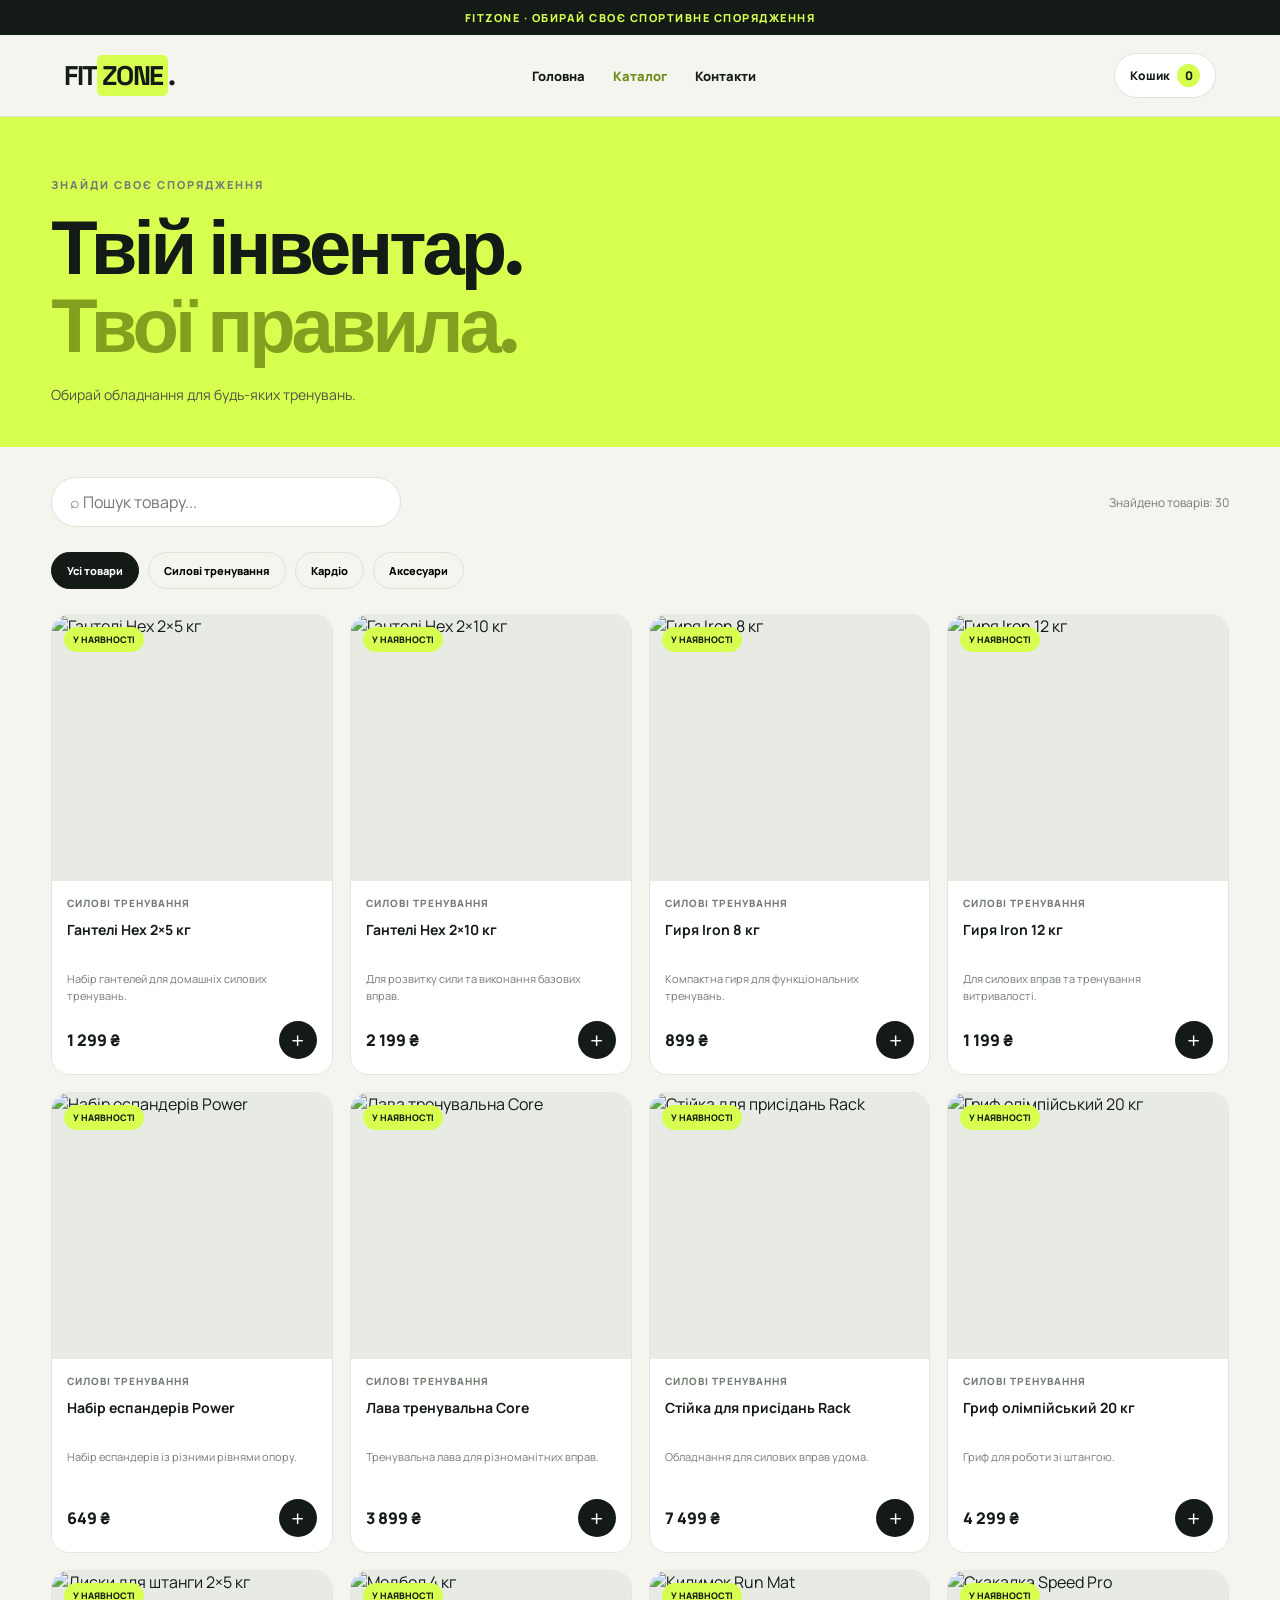
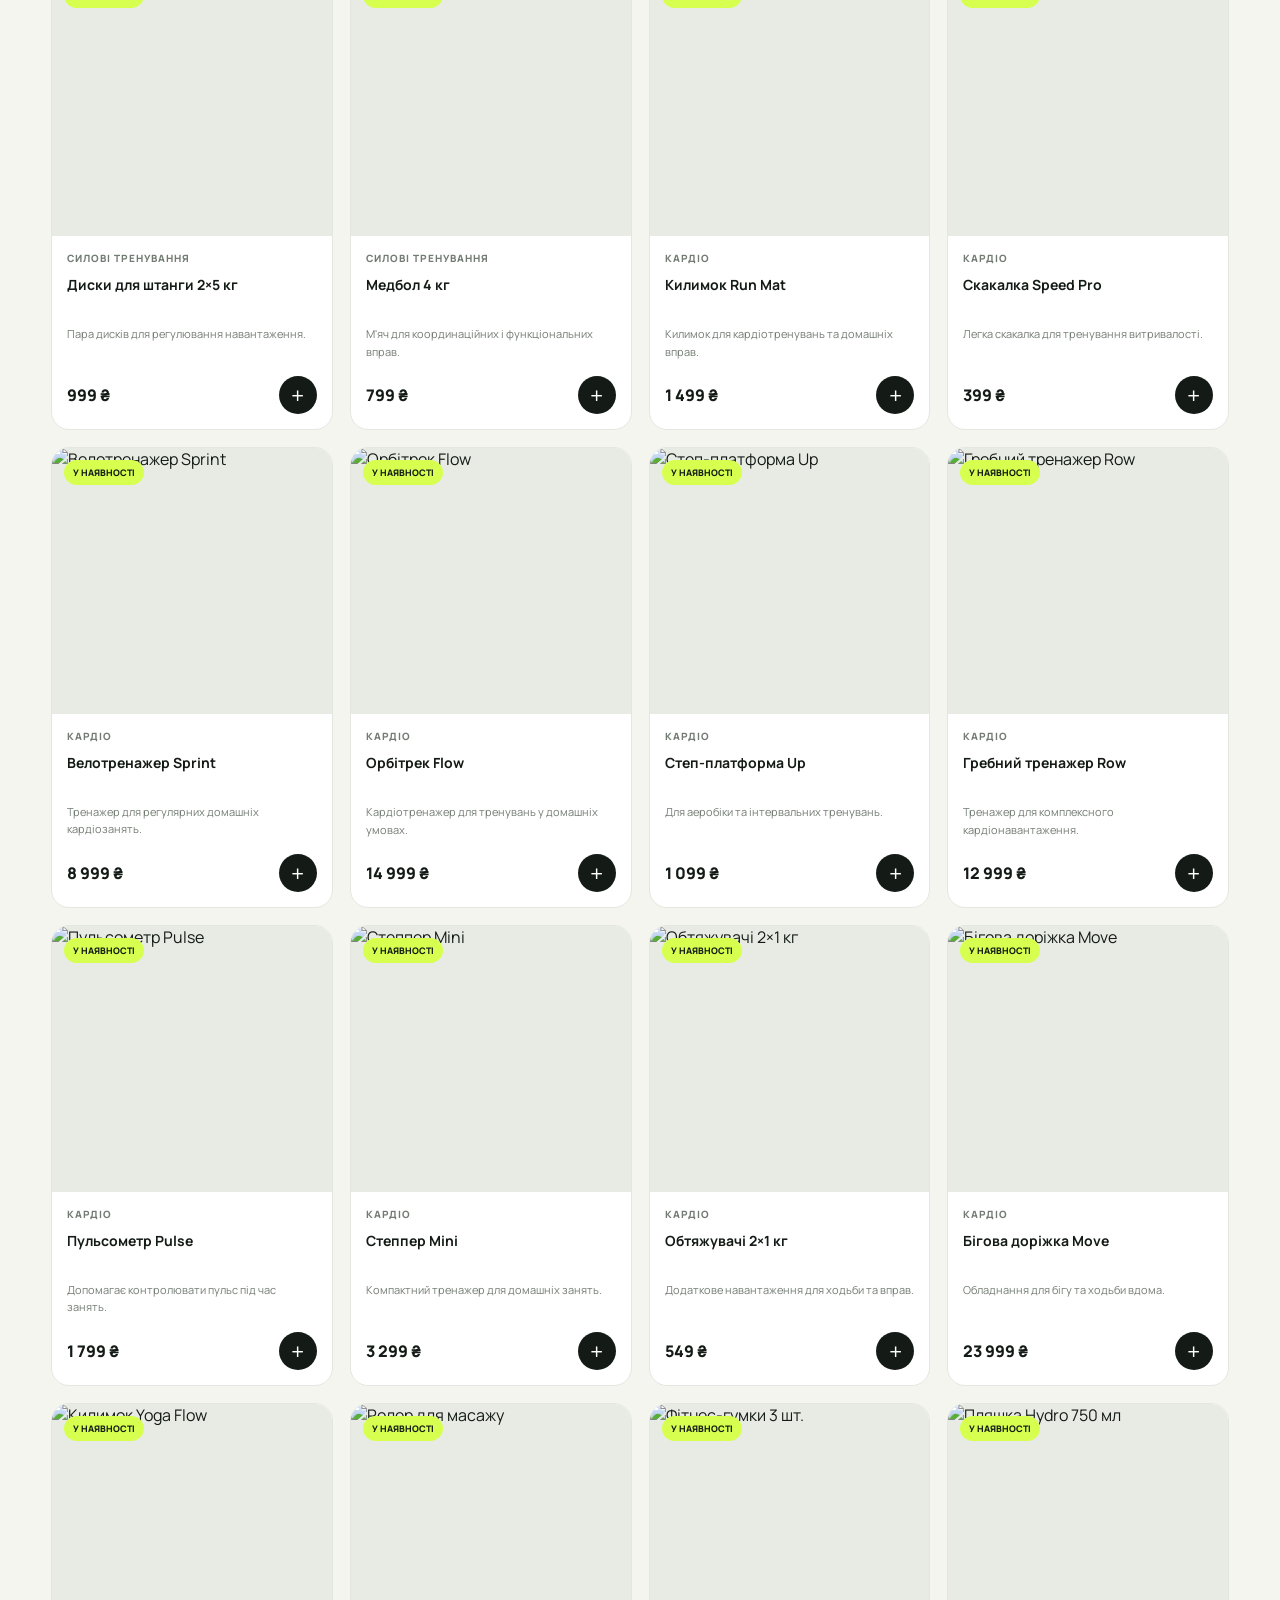
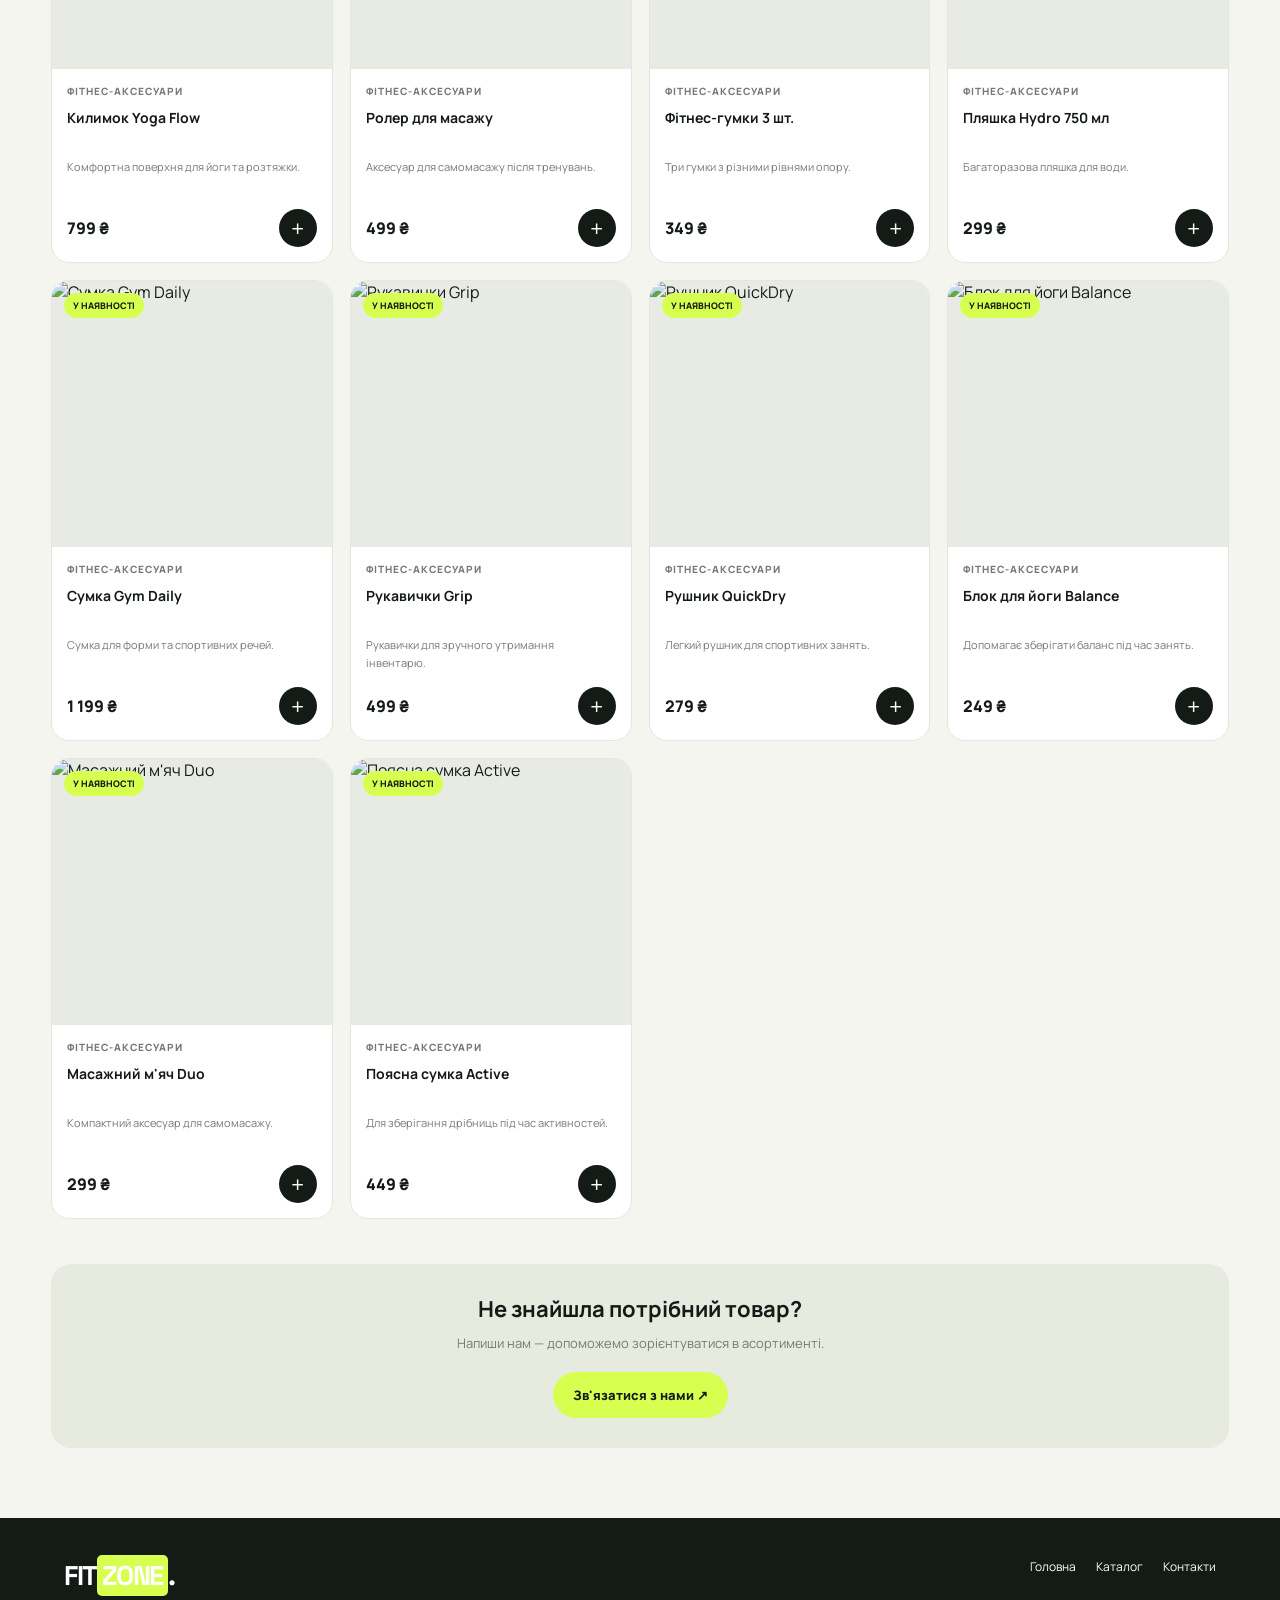
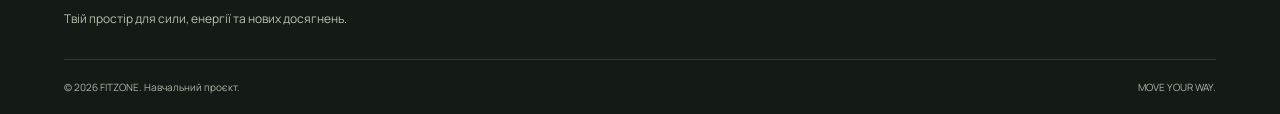
==== catalog.html @ 1f4359a1 "Add files via upload" ====
<!DOCTYPE html>
<html lang="uk">
<head>
    <meta charset="UTF-8">
    <meta name="viewport" content="width=device-width, initial-scale=1.0">
    <title>Каталог товарів — FITZONE</title>
    <link rel="stylesheet" href="style.css">
</head>
<body>

<div class="topbar">FITZONE · ОБИРАЙ СВОЄ СПОРТИВНЕ СПОРЯДЖЕННЯ</div>

<header class="header">
    <a href="index.html" class="logo">FIT<span>ZONE</span>.</a>

    <nav>
        <a href="index.html">Головна</a>
        <a href="catalog.html" class="active">Каталог</a>
        <a href="contacts.html">Контакти</a>
    </nav>

    <a href="catalog.html" class="cart-link">
        Кошик <span id="cart-count">0</span>
    </a>
</header>

<main>
    <section class="catalog-hero">
        <div class="container">
            <p class="eyebrow">ЗНАЙДИ СВОЄ СПОРЯДЖЕННЯ</p>
            <h1>Твій інвентар.<br><span>Твої правила.</span></h1>
            <p>Обирай обладнання для будь-яких тренувань.</p>
        </div>
    </section>

    <section class="catalog-section container">
        <div class="catalog-toolbar">
            <input
                type="search"
                id="product-search"
                placeholder="⌕ Пошук товару..."
                aria-label="Пошук товару">

            <span id="results-count">Знайдено товарів: 30</span>
        </div>

        <div class="filters">
            <button class="filter active" data-filter="all">Усі товари</button>
            <button class="filter" data-filter="training">Силові тренування</button>
            <button class="filter" data-filter="cardio">Кардіо</button>
            <button class="filter" data-filter="accessories">Аксесуари</button>
        </div>

        <div id="catalog-products" class="product-grid"></div>

        <div class="catalog-note">
            <h3>Не знайшла потрібний товар?</h3>
            <p>Напиши нам — допоможемо зорієнтуватися в асортименті.</p>
            <a href="contacts.html" class="button">Зв'язатися з нами ↗</a>
        </div>
    </section>
</main>

<footer class="footer">
    <div class="footer-main">
        <div>
            <a href="index.html" class="logo footer-logo">FIT<span>ZONE</span>.</a>
            <p>Твій простір для сили, енергії та нових досягнень.</p>
        </div>
        <div class="footer-nav">
            <a href="index.html">Головна</a>
            <a href="catalog.html">Каталог</a>
            <a href="contacts.html">Контакти</a>
        </div>
    </div>
    <div class="footer-bottom">
        <span>© 2026 FITZONE. Навчальний проєкт.</span>
        <span>MOVE YOUR WAY.</span>
    </div>
</footer>

<div id="product-modal" class="modal">
    <div class="modal-content">
        <button class="modal-close" aria-label="Закрити">&times;</button>
        <img id="modal-image" src="" alt="">
        <div class="modal-info">
            <p class="eyebrow" id="modal-category"></p>
            <h2 id="modal-name"></h2>
            <p id="modal-description"></p>
            <h3 id="modal-price"></h3>
            <button id="modal-add" class="button">Додати до кошика +</button>
        </div>
    </div>
</div>

<div id="toast" class="toast"></div>

<script src="script.js"></script>
</body>
</html>
---- style.css ----
@import url('https://fonts.googleapis.com/css2?family=Manrope:wght@400;500;600;700;800&family=Space+Grotesk:wght@500;600;700&display=swap');

:root {
    --bg: #f4f5ef;
    --dark: #141b16;
    --lime: #d7ff4f;
    --orange: #ff784f;
    --white: #ffffff;
    --muted: #737c73;
    --line: #dfe3d8;
}

* {
    box-sizing: border-box;
    margin: 0;
    padding: 0;
}

html {
    scroll-behavior: smooth;
}

body {
    font-family: 'Manrope', sans-serif;
    background: var(--bg);
    color: var(--dark);
}

a {
    color: inherit;
    text-decoration: none;
}

button,
input,
textarea,
select {
    font: inherit;
}

button {
    cursor: pointer;
}

img {
    max-width: 100%;
}

.container {
    width: min(1180px, 92%);
    margin: 0 auto;
}

.topbar {
    background: var(--dark);
    color: var(--lime);
    text-align: center;
    padding: 10px 15px;
    font-size: 11px;
    font-weight: 800;
    letter-spacing: 1.5px;
}

.header {
    position: sticky;
    top: 0;
    z-index: 20;
    display: flex;
    align-items: center;
    justify-content: space-between;
    gap: 25px;
    padding: 18px 5%;
    background: rgba(244, 245, 239, 0.96);
    border-bottom: 1px solid var(--line);
    backdrop-filter: blur(12px);
}

.logo {
    font-family: 'Space Grotesk', sans-serif;
    font-size: 27px;
    font-weight: 700;
    letter-spacing: -1.5px;
}

.logo span {
    background: var(--lime);
    padding: 3px 5px;
    border-radius: 5px;
}

.header nav {
    display: flex;
    align-items: center;
    gap: 28px;
}

.header nav a {
    font-size: 13px;
    font-weight: 800;
    transition: color 0.2s;
}

.header nav a:hover,
.header nav a.active {
    color: #708b19;
}

.cart-link {
    padding: 10px 15px;
    border: 1px solid var(--line);
    border-radius: 30px;
    background: white;
    font-size: 12px;
    font-weight: 800;
    white-space: nowrap;
}

#cart-count {
    display: inline-grid;
    place-items: center;
    width: 23px;
    height: 23px;
    margin-left: 5px;
    border-radius: 50%;
    background: var(--lime);
}

.button {
    display: inline-flex;
    align-items: center;
    justify-content: center;
    gap: 8px;
    padding: 14px 20px;
    border: 0;
    border-radius: 50px;
    background: var(--lime);
    color: var(--dark);
    font-size: 13px;
    font-weight: 800;
    transition: transform 0.2s, box-shadow 0.2s;
}

.button:hover {
    transform: translateY(-3px);
    box-shadow: 0 8px 22px #17201920;
}

.button-outline {
    border: 1px solid #b6beb2;
    background: transparent;
}

.button-dark {
    background: var(--dark);
    color: white;
}

.eyebrow {
    margin-bottom: 17px;
    color: var(--muted);
    font-size: 11px;
    font-weight: 800;
    letter-spacing: 2px;
    text-transform: uppercase;
}

.hero {
    display: grid;
    grid-template-columns: 1fr 0.9fr;
    align-items: center;
    gap: 45px;
    width: min(1180px, 92%);
    margin: auto;
    padding: 65px 0;
}

.hero h1,
.catalog-hero h1 {
    font-family: 'Space Grotesk', sans-serif;
    font-size: clamp(43px, 6vw, 76px);
    line-height: 1.02;
    letter-spacing: -4px;
    margin-bottom: 25px;
}

.hero h1 span,
.catalog-hero h1 span {
    color: #829f20;
}

.hero-description {
    max-width: 500px;
    color: var(--muted);
    font-size: 15px;
    line-height: 1.9;
}

.hero-buttons {
    display: flex;
    flex-wrap: wrap;
    gap: 12px;
    margin-top: 27px;
}

.hero-stats {
    display: flex;
    gap: 35px;
    margin-top: 40px;
}

.hero-stats div {
    display: flex;
    flex-direction: column;
    gap: 4px;
}

.hero-stats strong {
    font-family: 'Space Grotesk', sans-serif;
    font-size: 25px;
}

.hero-stats span {
    color: var(--muted);
    font-size: 11px;
}

.hero-image {
    position: relative;
    min-height: 440px;
    overflow: hidden;
    border-radius: 25px;
    background: var(--lime);
}

.hero-image > img {
    position: absolute;
    width: 100%;
    height: 100%;
    object-fit: cover;
}

.image-label {
    position: absolute;
    right: 20px;
    bottom: 20px;
    left: 20px;
    display: flex;
    flex-direction: column;
    gap: 5px;
    padding: 20px;
    border-radius: 14px;
    background: var(--lime);
}

.image-label span {
    font-size: 10px;
    font-weight: 800;
    letter-spacing: 2px;
}

.image-label strong {
    font-family: 'Space Grotesk', sans-serif;
    font-size: 25px;
}

.round-sticker {
    position: absolute;
    top: 20px;
    left: 20px;
    display: grid;
    place-items: center;
    width: 90px;
    height: 90px;
    border: 2px solid var(--lime);
    border-radius: 50%;
    background: var(--dark);
    color: var(--lime);
    text-align: center;
    font-size: 12px;
    font-weight: 800;
    transform: rotate(-12deg);
}

.benefits {
    display: grid;
    grid-template-columns: repeat(4, 1fr);
    gap: 20px;
    padding: 25px 5%;
    background: var(--dark);
    color: white;
}

.benefits > div {
    display: flex;
    align-items: center;
    gap: 12px;
    font-size: 22px;
    color: var(--lime);
}

.benefits span {
    color: #c4ccc2;
    font-size: 11px;
    line-height: 1.8;
}

.benefits strong {
    color: white;
    font-size: 13px;
}

.section {
    width: min(1180px, 92%);
    margin: auto;
    padding: 80px 0;
}

.section-heading {
    display: flex;
    align-items: end;
    justify-content: space-between;
    gap: 25px;
    margin-bottom: 30px;
}

.section-heading h2,
.promo-section h2,
.faq-section h2 {
    font-family: 'Space Grotesk', sans-serif;
    font-size: clamp(30px, 4vw, 46px);
    letter-spacing: -2px;
    line-height: 1.1;
}

.section-heading h2 span {
    color: #829f20;
}

.section-heading > p {
    max-width: 390px;
    color: var(--muted);
    font-size: 13px;
    line-height: 1.8;
}

.category-grid {
    display: grid;
    grid-template-columns: repeat(3, 1fr);
    gap: 18px;
}

.category-card {
    position: relative;
    min-height: 350px;
    overflow: hidden;
    border-radius: 20px;
    background: var(--dark);
    color: white;
}

.category-card img {
    position: absolute;
    width: 100%;
    height: 100%;
    object-fit: cover;
    transition: transform 0.4s;
}

.category-card:hover img {
    transform: scale(1.07);
}

.category-card::after {
    position: absolute;
    inset: 0;
    background: linear-gradient(transparent 10%, #111811eF 100%);
    content: '';
}

.category-overlay {
    position: absolute;
    z-index: 1;
    right: 20px;
    bottom: 23px;
    left: 20px;
}

.category-overlay > span {
    color: var(--lime);
    font-size: 10px;
    font-weight: 800;
    letter-spacing: 1px;
}

.category-overlay h3 {
    margin: 12px 0 7px;
    font-family: 'Space Grotesk', sans-serif;
    font-size: 24px;
}

.category-overlay p {
    margin-bottom: 17px;
    color: #d3d9d1;
    font-size: 12px;
}

.category-overlay b {
    font-size: 12px;
}

.featured-section {
    padding-top: 20px;
}

.text-link {
    font-size: 13px;
    font-weight: 800;
}

.product-grid {
    display: grid;
    grid-template-columns: repeat(4, minmax(0, 1fr));
    gap: 17px;
}

.product-card {
    overflow: hidden;
    border: 1px solid #e4e7df;
    border-radius: 18px;
    background: white;
    transition: transform 0.2s, box-shadow 0.2s;
}

.product-card:hover {
    transform: translateY(-4px);
    box-shadow: 0 12px 28px #18201812;
}

.product-image {
    position: relative;
    overflow: hidden;
    background: #e8ebe3;
    cursor: pointer;
}

.product-image img {
    display: block;
    width: 100%;
    aspect-ratio: 1 / 0.95;
    object-fit: cover;
    transition: transform 0.35s;
}

.product-card:hover .product-image img {
    transform: scale(1.05);
}

.product-tag {
    position: absolute;
    top: 12px;
    left: 12px;
    padding: 6px 9px;
    border-radius: 20px;
    background: var(--lime);
    font-size: 9px;
    font-weight: 800;
}

.product-info {
    padding: 15px;
}

.product-category {
    color: var(--muted);
    font-size: 10px;
    font-weight: 800;
    text-transform: uppercase;
    letter-spacing: 1px;
}

.product-info h3 {
    min-height: 42px;
    margin: 9px 0;
    font-size: 14px;
    line-height: 1.5;
}

.product-description {
    min-height: 36px;
    color: var(--muted);
    font-size: 11px;
    line-height: 1.6;
}

.product-bottom {
    display: flex;
    align-items: center;
    justify-content: space-between;
    gap: 8px;
    margin-top: 15px;
}

.product-price {
    font-size: 16px;
    font-weight: 800;
}

.add-button {
    width: 38px;
    height: 38px;
    flex-shrink: 0;
    border: 0;
    border-radius: 50%;
    background: var(--dark);
    color: white;
    font-size: 23px;
    transition: background 0.2s, color 0.2s;
}

.add-button:hover {
    background: var(--lime);
    color: var(--dark);
}

.promo-section {
    display: flex;
    align-items: center;
    justify-content: space-between;
    gap: 30px;
    width: min(1180px, 92%);
    margin: 0 auto 80px;
    padding: 45px;
    border-radius: 25px;
    background: var(--orange);
}

.promo-section h2 {
    margin-bottom: 15px;
}

.promo-section h2 span {
    color: #fff;
}

.promo-section p:not(.eyebrow) {
    max-width: 600px;
    font-size: 13px;
    line-height: 1.8;
}

.footer {
    padding: 40px 5% 20px;
    background: var(--dark);
    color: white;
}

.footer-main {
    display: flex;
    justify-content: space-between;
    gap: 30px;
    padding-bottom: 30px;
}

.footer-logo {
    display: inline-block;
    margin-bottom: 15px;
}

.footer-main p {
    max-width: 350px;
    color: #b8c1b6;
    font-size: 12px;
    line-height: 1.8;
}

.footer-nav {
    display: flex;
    flex-wrap: wrap;
    gap: 20px;
    align-items: start;
}

.footer-nav a {
    font-size: 12px;
}

.footer-nav a:hover {
    color: var(--lime);
}

.footer-bottom {
    display: flex;
    justify-content: space-between;
    gap: 15px;
    padding-top: 20px;
    border-top: 1px solid #ffffff20;
    color: #aab4a9;
    font-size: 10px;
}

/* Каталог */

.catalog-hero {
    padding: 60px 0 40px;
    background: var(--lime);
}

.catalog-hero h1 {
    margin-bottom: 18px;
}

.catalog-hero p:not(.eyebrow) {
    color: #4c5744;
    font-size: 14px;
    line-height: 1.8;
}

.catalog-section {
    padding-top: 30px;
    padding-bottom: 70px;
}

.catalog-toolbar {
    display: flex;
    align-items: center;
    justify-content: space-between;
    gap: 15px;
    flex-wrap: wrap;
}

#product-search {
    width: min(100%, 350px);
    padding: 13px 18px;
    border: 1px solid var(--line);
    border-radius: 30px;
    background: white;
    outline: none;
}

#product-search:focus {
    border-color: #829f20;
}

#results-count {
    color: var(--muted);
    font-size: 12px;
}

.filters {
    display: flex;
    flex-wrap: wrap;
    gap: 9px;
    margin: 25px 0;
}

.filter {
    padding: 10px 15px;
    border: 1px solid var(--line);
    border-radius: 30px;
    background: transparent;
    font-size: 11px;
    font-weight: 800;
    transition: 0.2s;
}

.filter:hover,
.filter.active {
    border-color: var(--dark);
    background: var(--dark);
    color: white;
}

.catalog-note {
    margin-top: 45px;
    padding: 30px;
    border-radius: 20px;
    background: #e7eadf;
    text-align: center;
}

.catalog-note h3 {
    margin-bottom: 10px;
    font-size: 22px;
}

.catalog-note p {
    margin-bottom: 20px;
    color: var(--muted);
    font-size: 13px;
}

/* Контакти */

.contact-section {
    display: grid;
    grid-template-columns: 0.9fr 1.1fr;
    align-items: start;
    gap: 25px;
    padding-top: 20px;
    padding-bottom: 70px;
}

.contact-info {
    padding: 35px;
    border-radius: 22px;
    background: var(--dark);
    color: white;
}

.contact-info h2,
.contact-form-box h2 {
    margin-bottom: 18px;
    font-family: 'Space Grotesk', sans-serif;
    font-size: 32px;
    letter-spacing: -1px;
    line-height: 1.15;
}

.contact-info > p:not(.eyebrow) {
    color: #bfc8bc;
    font-size: 13px;
    line-height: 1.9;
}

.contact-detail {
    display: flex;
    align-items: start;
    gap: 14px;
    margin-top: 27px;
}

.contact-icon {
    display: grid;
    place-items: center;
    width: 40px;
    height: 40px;
    flex-shrink: 0;
    border-radius: 12px;
    background: #ffffff14;
    color: var(--lime);
}

.contact-detail strong {
    font-size: 12px;
}

.contact-detail p {
    margin-top: 6px;
    color: #bfc8bc;
    font-size: 11px;
    line-height: 1.7;
}

.contact-form-box {
    padding: 30px;
    border: 1px solid var(--line);
    border-radius: 22px;
    background: white;
}

.form-group {
    display: grid;
    gap: 8px;
    margin: 18px 0;
}

.form-group label {
    font-size: 12px;
    font-weight: 800;
}

.form-group input,
.form-group textarea,
.form-group select {
    width: 100%;
    padding: 13px 14px;
    border: 1px solid var(--line);
    border-radius: 11px;
    background: #fbfcf8;
    outline: none;
    font-size: 12px;
}

.form-group input:focus,
.form-group textarea:focus,
.form-group select:focus {
    border-color: #829f20;
}

.form-group textarea {
    min-height: 120px;
    resize: vertical;
}

.form-note {
    margin-top: 15px;
    color: var(--muted);
    font-size: 10px;
    line-height: 1.8;
}

.faq-section {
    padding-top: 10px;
    padding-bottom: 75px;
}

.faq-section h2 {
    margin-bottom: 25px;
}

.faq-grid {
    display: grid;
    grid-template-columns: repeat(3, 1fr);
    gap: 15px;
}

.faq-grid article {
    padding: 22px;
    border: 1px solid var(--line);
    border-radius: 17px;
    background: white;
}

.faq-grid h3 {
    margin-bottom: 10px;
    font-size: 15px;
}

.faq-grid p {
    color: var(--muted);
    font-size: 12px;
    line-height: 1.8;
}

/* Модальне вікно товару */

.modal {
    position: fixed;
    inset: 0;
    z-index: 100;
    display: none;
    align-items: center;
    justify-content: center;
    padding: 20px;
    background: #0b100dd9;
}

.modal.open {
    display: flex;
}

.modal-content {
    position: relative;
    display: grid;
    grid-template-columns: 1fr 1fr;
    width: min(750px, 100%);
    max-height: 90vh;
    overflow: auto;
    border-radius: 22px;
    background: var(--bg);
}

.modal-content > img {
    width: 100%;
    height: 100%;
    min-height: 300px;
    object-fit: cover;
}

.modal-info {
    padding: 30px;
}

.modal-info h2 {
    margin: 15px 0;
    font-family: 'Space Grotesk', sans-serif;
    font-size: 28px;
}

.modal-info > p:not(.eyebrow) {
    margin-bottom: 20px;
    color: var(--muted);
    font-size: 13px;
    line-height: 1.8;
}

.modal-info h3 {
    margin-bottom: 20px;
    font-size: 24px;
}

.modal-close {
    position: absolute;
    top: 10px;
    right: 10px;
    z-index: 2;
    width: 38px;
    height: 38px;
    border: 0;
    border-radius: 50%;
    background: white;
    font-size: 24px;
}

.toast {
    position: fixed;
    bottom: 25px;
    left: 50%;
    z-index: 200;
    max-width: 90%;
    padding: 14px 22px;
    border-radius: 30px;
    background: var(--dark);
    color: white;
    font-size: 12px;
    text-align: center;
    opacity: 0;
    pointer-events: none;
    transform: translate(-50%, 15px);
    transition: 0.25s;
}

.toast.show {
    opacity: 1;
    transform: translate(-50%, 0);
}

@media (max-width: 900px) {
    .hero {
        grid-template-columns: 1fr;
    }

    .hero-image {
        min-height: 400px;
    }

    .product-grid {
        grid-template-columns: repeat(3, minmax(0, 1fr));
    }

    .benefits {
        grid-template-columns: repeat(2, 1fr);
    }

    .contact-section {
        grid-template-columns: 1fr;
    }
}

@media (max-width: 650px) {
    .header {
        flex-wrap: wrap;
        gap: 15px;
        padding: 15px 4%;
    }

    .logo {
        font-size: 22px;
    }

    .header nav {
        order: 3;
        width: 100%;
        justify-content: center;
        gap: 22px;
    }

    .header nav a {
        font-size: 12px;
    }

    .hero {
        padding: 40px 0;
    }

    .hero h1,
    .catalog-hero h1 {
        font-size: 46px;
        letter-spacing: -2px;
    }

    .hero-image {
        min-height: 320px;
    }

    .hero-stats {
        gap: 20px;
    }

    .benefits {
        padding: 22px 5%;
        gap: 20px 12px;
    }

    .section {
        padding: 50px 0;
    }

    .section-heading {
        display: block;
    }

    .section-heading > p {
        margin-top: 14px;
    }

    .category-grid {
        grid-template-columns: 1fr;
    }

    .category-card {
        min-height: 300px;
    }

    .product-grid {
        grid-template-columns: repeat(2, minmax(0, 1fr));
        gap: 10px;
    }

    .product-info {
        padding: 11px;
    }

    .product-info h3 {
        font-size: 12px;
    }

    .product-price {
        font-size: 13px;
    }

    .add-button {
        width: 32px;
        height: 32px;
    }

    .promo-section {
        display: block;
        padding: 28px;
        margin-bottom: 45px;
    }

    .promo-section .button {
        margin-top: 22px;
    }

    .footer-main {
        flex-direction: column;
    }

    .footer-bottom {
        flex-direction: column;
    }

    .faq-grid {
        grid-template-columns: 1fr;
    }

    .contact-info,
    .contact-form-box {
        padding: 22px;
    }

    .modal-content {
        grid-template-columns: 1fr;
    }

    .modal-content > img {
        height: 220px;
        min-height: 0;
    }

    .modal-info {
        padding: 22px;
    }
}
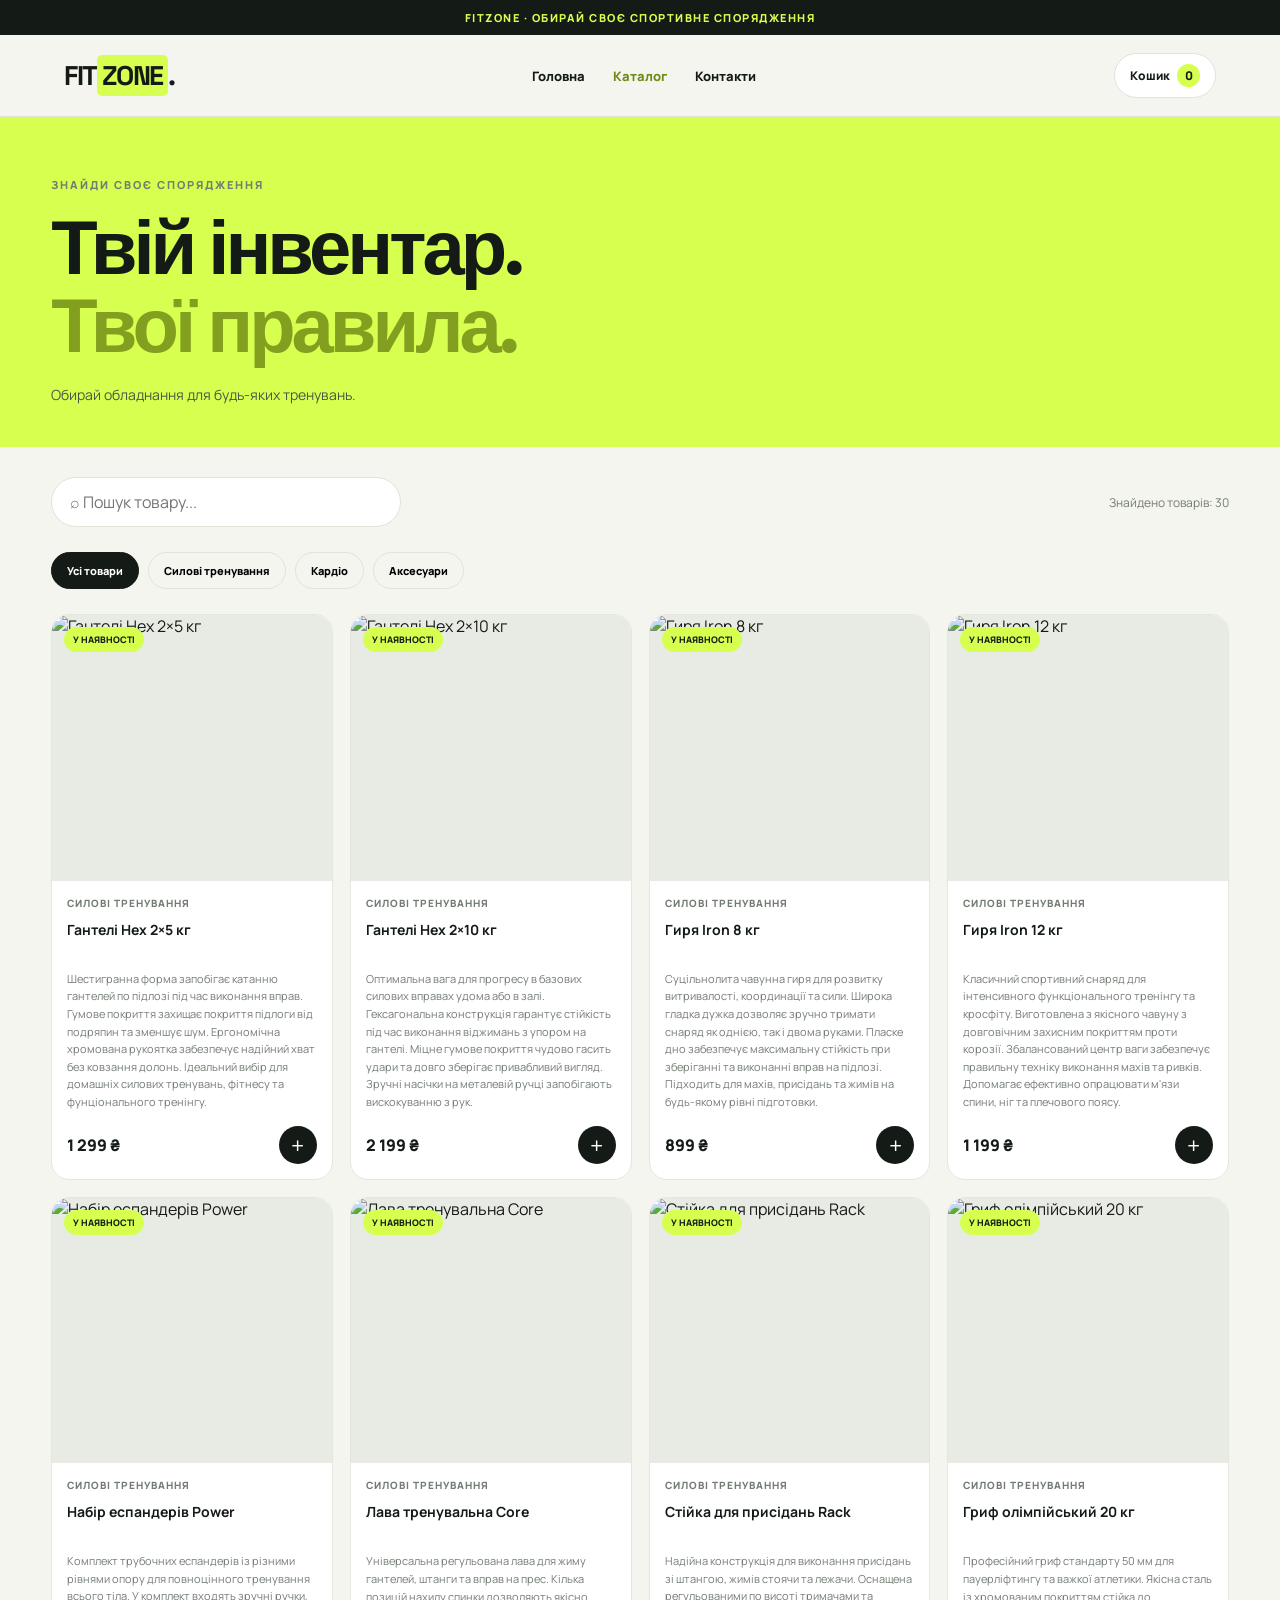
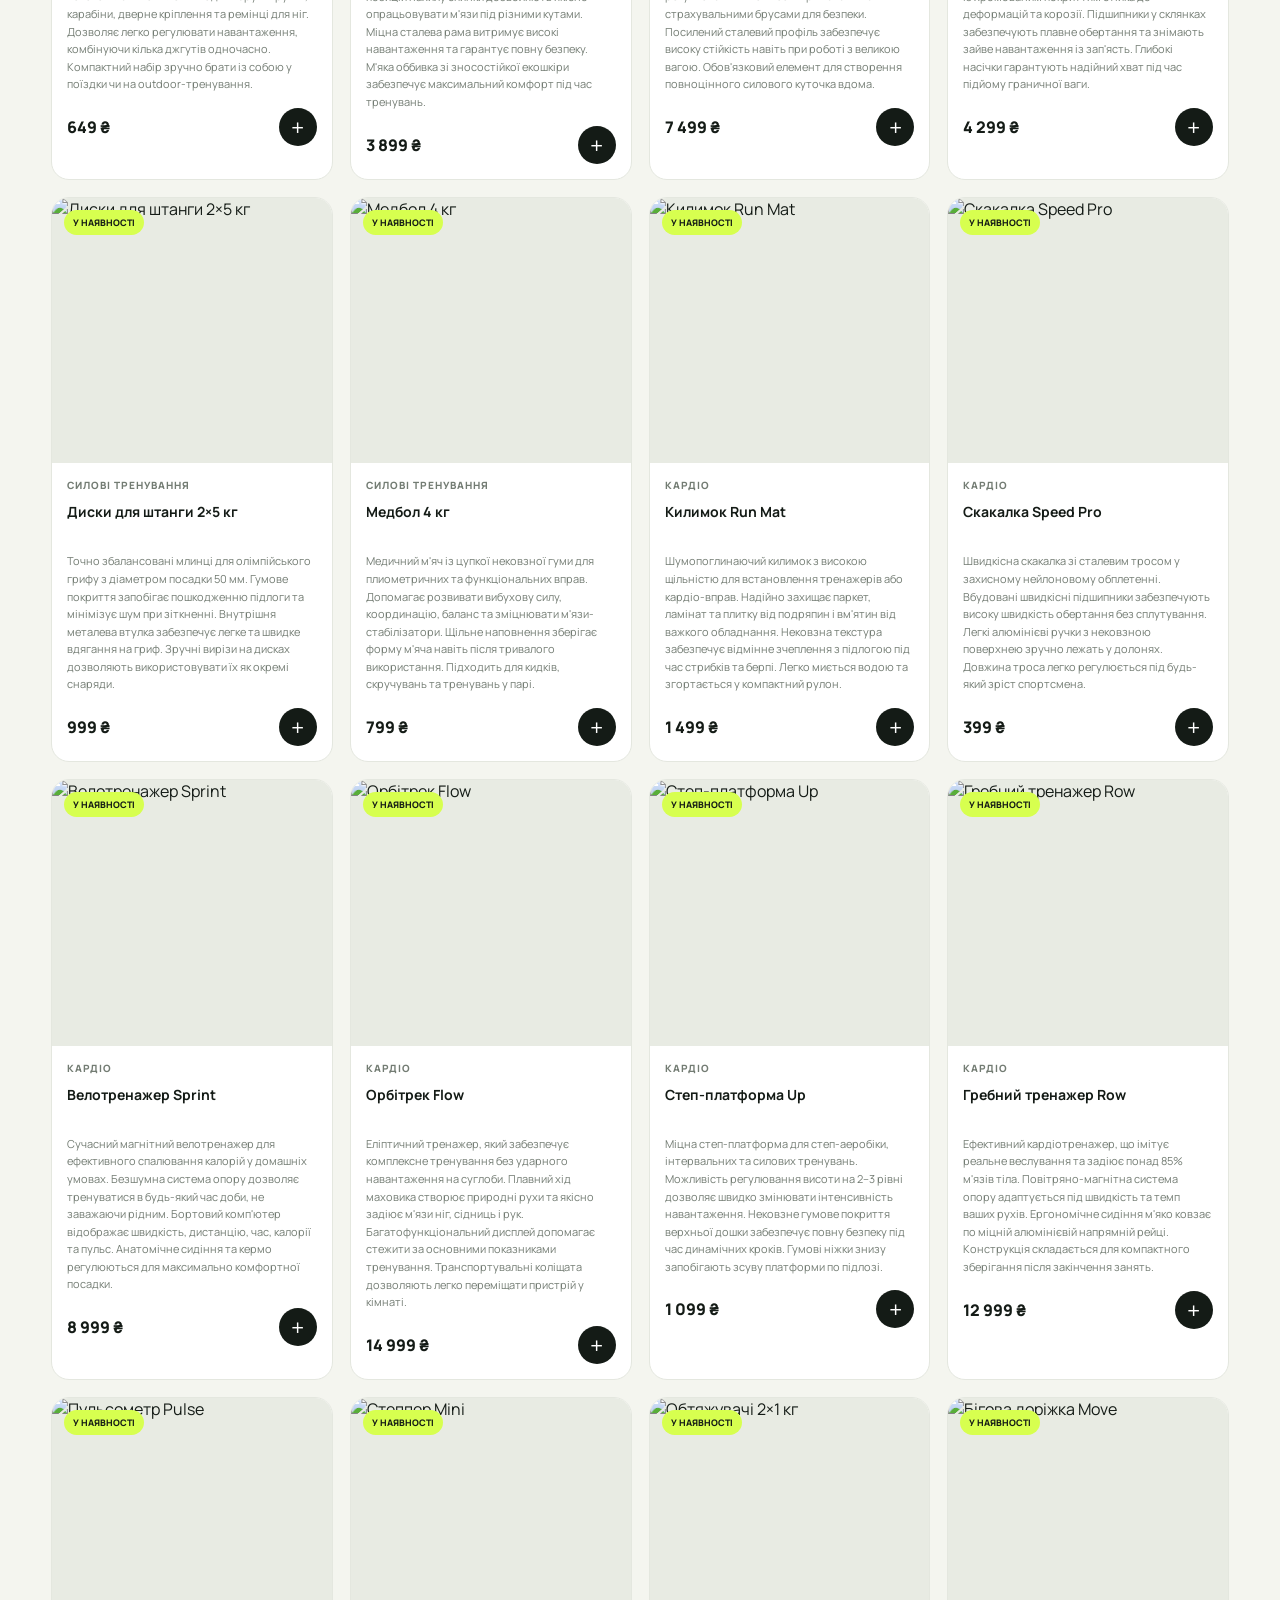
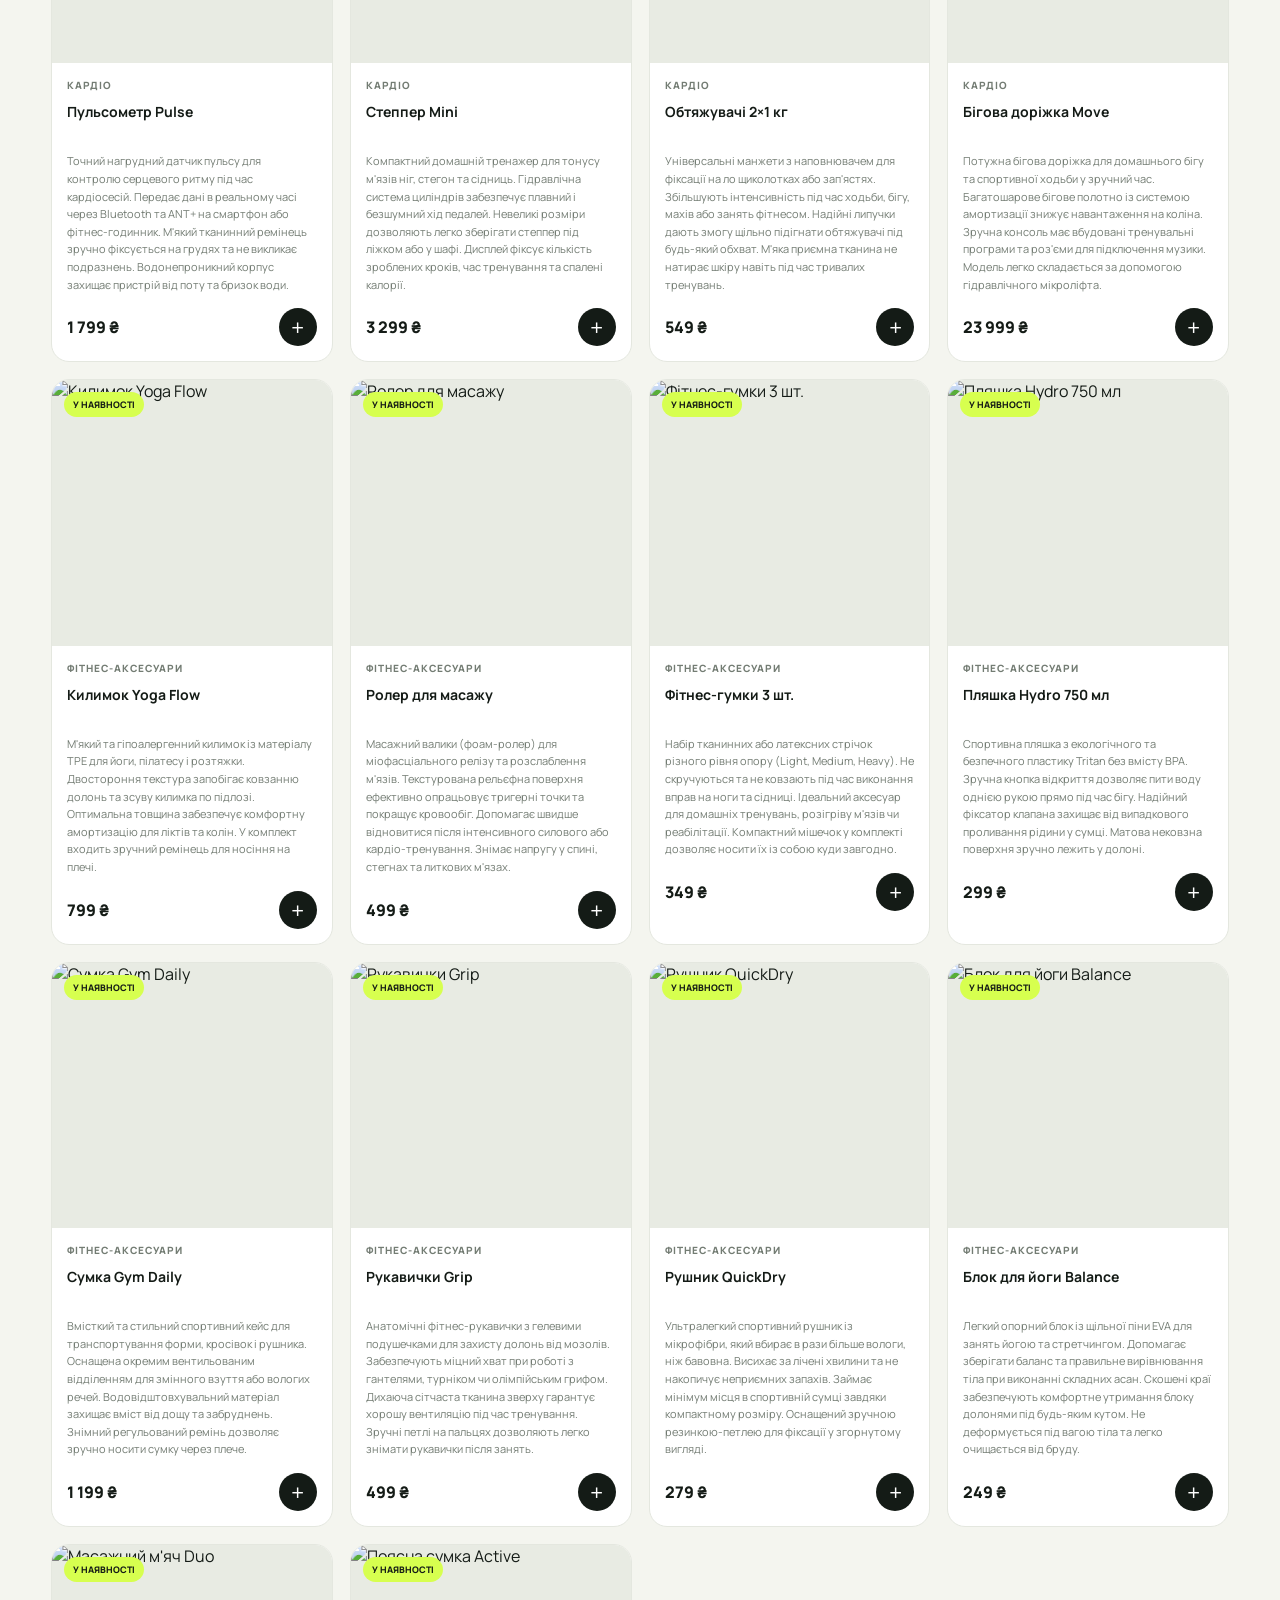
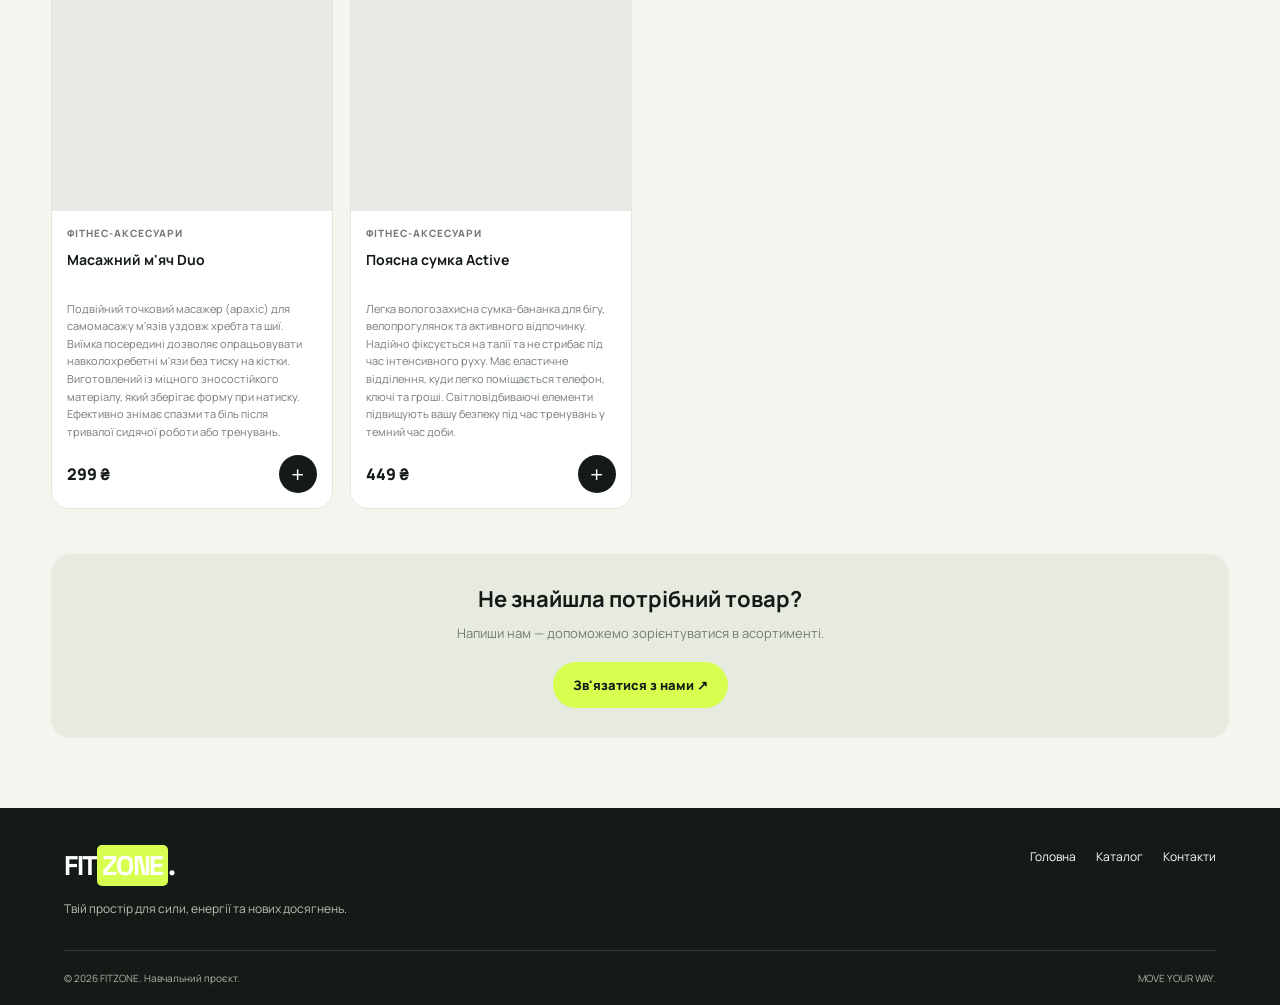
==== commit e5530e36: "Add files via upload" ====
--- a/catalog.html
+++ b/catalog.html
@@ -19,9 +19,9 @@
         <a href="contacts.html">Контакти</a>
     </nav>
 
-    <a href="catalog.html" class="cart-link">
+    <button type="button" class="cart-link" data-open-cart>
         Кошик <span id="cart-count">0</span>
-    </a>
+    </button>
 </header>
 
 <main>
@@ -93,6 +93,7 @@
     </div>
 </div>
 
+<div id="cart-modal"></div>
 <div id="toast" class="toast"></div>
 
 <script src="script.js"></script>
--- a/style.css
+++ b/style.css
@@ -113,6 +113,8 @@
     font-size: 12px;
     font-weight: 800;
     white-space: nowrap;
+    cursor: pointer;
+    color: var(--dark);
 }
 
 #cart-count {
@@ -832,17 +834,17 @@
     line-height: 1.8;
 }
 
-/* Модальне вікно товару */
+/* Модальне вікно */
 
 .modal {
     position: fixed;
     inset: 0;
-    z-index: 100;
+    z-index: 100000;
     display: none;
     align-items: center;
     justify-content: center;
     padding: 20px;
-    background: #0b100dd9;
+    background: rgba(11, 16, 13, 0.85);
 }
 
 .modal.open {
@@ -902,46 +904,259 @@
     font-size: 24px;
 }
 
+/* Вікно оформлення замовлення */
+.checkout-modal-content {
+    display: block !important;
+    width: min(500px, 100%) !important;
+}
+
+.checkout-box {
+    padding: 30px;
+}
+
+.checkout-box h2 {
+    font-family: 'Space Grotesk', sans-serif;
+    font-size: 24px;
+    margin-bottom: 15px;
+}
+
+.checkout-summary {
+    display: flex;
+    justify-content: space-between;
+    align-items: center;
+    margin-top: 20px;
+    padding-top: 15px;
+    border-top: 1px solid var(--line);
+    font-size: 16px;
+}
+
+.checkout-summary strong {
+    font-size: 20px;
+    color: #829f20;
+}
+
+/* Тоаст сповіщення */
+
 .toast {
     position: fixed;
     bottom: 25px;
     left: 50%;
-    z-index: 200;
+    z-index: 200000;
     max-width: 90%;
     padding: 14px 22px;
     border-radius: 30px;
     background: var(--dark);
     color: white;
-    font-size: 12px;
+    font-size: 13px;
     text-align: center;
     opacity: 0;
     pointer-events: none;
     transform: translate(-50%, 15px);
     transition: 0.25s;
+    box-shadow: 0 5px 20px rgba(0,0,0,0.3);
 }
 
 .toast.show {
     opacity: 1;
     transform: translate(-50%, 0);
 }
+
+/* ========================================
+   МОДАЛЬНЕ ВІКНО КОШИКА
+======================================== */
+
+#cart-modal {
+    position: fixed;
+    inset: 0;
+    z-index: 99999;
+    display: flex;
+    justify-content: flex-end;
+    background: rgba(8, 14, 9, 0.65);
+    opacity: 0;
+    visibility: hidden;
+    pointer-events: none;
+    transition: opacity 0.3s ease, visibility 0.3s ease;
+}
+
+#cart-modal.is-open {
+    opacity: 1;
+    visibility: visible;
+    pointer-events: auto;
+}
+
+.cart-panel {
+    display: flex;
+    flex-direction: column;
+    width: min(460px, 100%);
+    height: 100%;
+    padding: 30px 25px;
+    background: var(--bg);
+    color: var(--dark);
+    box-shadow: -10px 0 35px rgba(0, 0, 0, 0.2);
+    transform: translateX(100%);
+    transition: transform 0.3s ease;
+}
+
+#cart-modal.is-open .cart-panel {
+    transform: translateX(0);
+}
+
+.cart-panel-header {
+    display: flex;
+    align-items: center;
+    justify-content: space-between;
+    gap: 15px;
+    padding-bottom: 20px;
+    border-bottom: 1px solid var(--line);
+}
+
+.cart-panel-header h2 {
+    font-family: 'Space Grotesk', sans-serif;
+    font-size: 26px;
+}
+
+.cart-close {
+    width: 38px;
+    height: 38px;
+    border: 0;
+    border-radius: 50%;
+    background: var(--lime);
+    color: var(--dark);
+    font-size: 24px;
+    display: grid;
+    place-items: center;
+    cursor: pointer;
+}
+
+#cart-items {
+    flex: 1;
+    overflow-y: auto;
+    padding: 10px 0;
+}
+
+.cart-item {
+    display: flex;
+    align-items: flex-start;
+    gap: 15px;
+    padding: 16px 0;
+    border-bottom: 1px solid var(--line);
+}
+
+.cart-item img {
+    width: 80px;
+    height: 80px;
+    flex-shrink: 0;
+    border-radius: 12px;
+    background: #e8ebe3;
+    object-fit: cover;
+}
+
+.cart-item-details {
+    flex: 1;
+    min-width: 0;
+}
+
+.cart-item-details h3 {
+    margin-bottom: 6px;
+    font-size: 13px;
+    line-height: 1.4;
+}
+
+.cart-item-price {
+    font-weight: 800;
+    font-size: 15px;
+}
+
+.cart-quantity {
+    display: flex;
+    align-items: center;
+    gap: 12px;
+    margin-top: 10px;
+}
+
+.cart-quantity button {
+    width: 28px;
+    height: 28px;
+    border: 1px solid var(--line);
+    border-radius: 8px;
+    background: white;
+    font-size: 16px;
+    cursor: pointer;
+}
+
+.cart-quantity span {
+    min-width: 15px;
+    text-align: center;
+    font-weight: 800;
+}
+
+.cart-remove {
+    margin-top: 8px;
+    padding: 2px 0;
+    border: 0;
+    background: transparent;
+    color: #c24132;
+    font-size: 11px;
+    text-decoration: underline;
+    cursor: pointer;
+}
+
+.cart-empty {
+    padding: 40px 0;
+    color: var(--muted);
+    text-align: center;
+    line-height: 1.8;
+}
+
+.cart-panel-footer {
+    padding-top: 20px;
+    border-top: 1px solid var(--line);
+    display: flex;
+    flex-direction: column;
+    gap: 10px;
+}
+
+.cart-panel-footer > p:first-child {
+    display: flex;
+    align-items: center;
+    justify-content: space-between;
+    margin-bottom: 10px;
+    font-size: 16px;
+}
+
+.cart-panel-footer > p:first-child strong {
+    font-size: 22px;
+}
+
+.cart-checkout {
+    width: 100%;
+}
+
+.cart-clear-btn {
+    width: 100%;
+    padding: 10px;
+    font-size: 12px;
+}
+
+body.cart-open {
+    overflow: hidden;
+}
+
+/* Адаптивність */
 
 @media (max-width: 900px) {
     .hero {
         grid-template-columns: 1fr;
     }
-
     .hero-image {
         min-height: 400px;
     }
-
     .product-grid {
         grid-template-columns: repeat(3, minmax(0, 1fr));
     }
-
     .benefits {
         grid-template-columns: repeat(2, 1fr);
     }
-
     .contact-section {
         grid-template-columns: 1fr;
     }
@@ -953,124 +1168,27 @@
         gap: 15px;
         padding: 15px 4%;
     }
-
     .logo {
         font-size: 22px;
     }
-
     .header nav {
         order: 3;
         width: 100%;
         justify-content: center;
         gap: 22px;
     }
-
-    .header nav a {
-        font-size: 12px;
-    }
-
-    .hero {
-        padding: 40px 0;
-    }
-
-    .hero h1,
-    .catalog-hero h1 {
-        font-size: 46px;
-        letter-spacing: -2px;
-    }
-
-    .hero-image {
-        min-height: 320px;
-    }
-
-    .hero-stats {
-        gap: 20px;
-    }
-
-    .benefits {
-        padding: 22px 5%;
-        gap: 20px 12px;
-    }
-
-    .section {
-        padding: 50px 0;
-    }
-
-    .section-heading {
-        display: block;
-    }
-
-    .section-heading > p {
-        margin-top: 14px;
-    }
-
-    .category-grid {
-        grid-template-columns: 1fr;
-    }
-
-    .category-card {
-        min-height: 300px;
-    }
-
     .product-grid {
         grid-template-columns: repeat(2, minmax(0, 1fr));
         gap: 10px;
     }
-
-    .product-info {
-        padding: 11px;
-    }
-
-    .product-info h3 {
-        font-size: 12px;
-    }
-
-    .product-price {
-        font-size: 13px;
-    }
-
-    .add-button {
-        width: 32px;
-        height: 32px;
-    }
-
     .promo-section {
         display: block;
         padding: 28px;
-        margin-bottom: 45px;
     }
-
-    .promo-section .button {
-        margin-top: 22px;
-    }
-
-    .footer-main {
-        flex-direction: column;
-    }
-
-    .footer-bottom {
-        flex-direction: column;
-    }
-
     .faq-grid {
         grid-template-columns: 1fr;
     }
-
-    .contact-info,
-    .contact-form-box {
-        padding: 22px;
-    }
-
     .modal-content {
         grid-template-columns: 1fr;
     }
-
-    .modal-content > img {
-        height: 220px;
-        min-height: 0;
-    }
-
-    .modal-info {
-        padding: 22px;
-    }
 }
